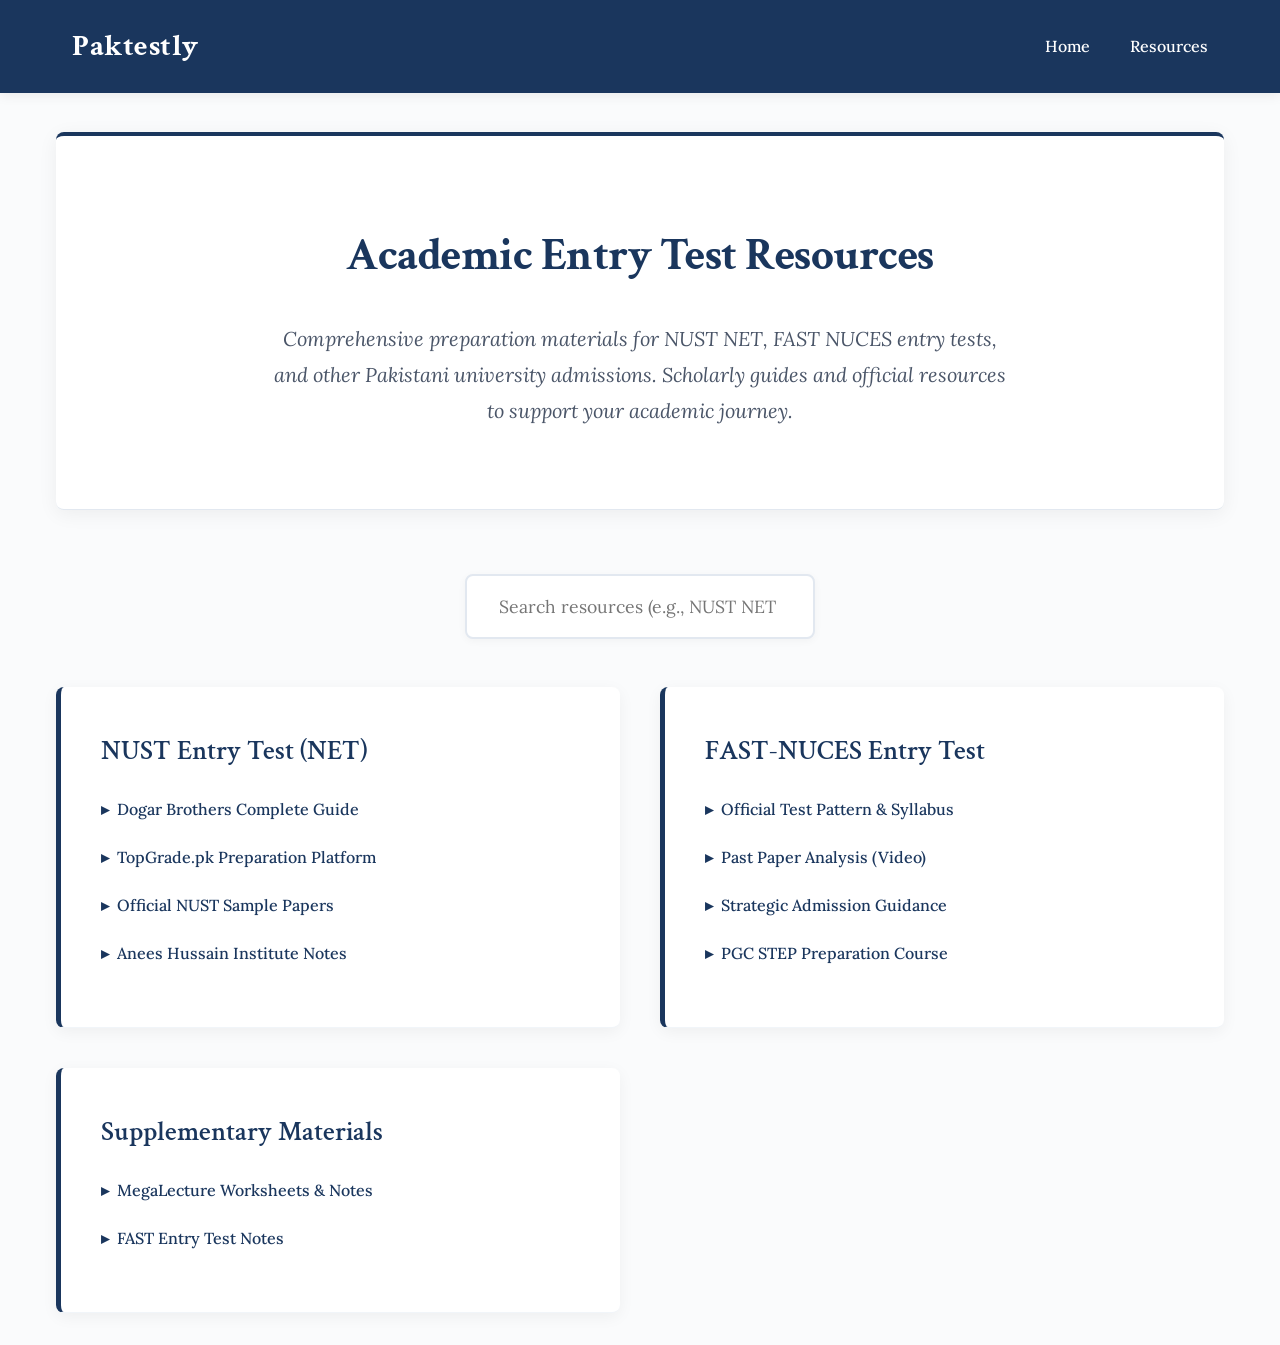
==== index.html @ edef0118 "Initial commit: Paktestly site" ====
<!DOCTYPE html>
<html lang="en">
<head>
    <meta charset="UTF-8">
    <meta name="viewport" content="width=device-width, initial-scale=1.0">
    <title>Paktestly - Academic Entry Test Resources</title>
    <link href="https://fonts.googleapis.com/css2?family=Crimson+Text:wght@400;600;700&family=Lora:wght@400;500&display=swap" rel="stylesheet">
    <style>
        * { margin: 0; padding: 0; box-sizing: border-box; }
        body { font-family: 'Lora', serif; line-height: 1.8; color: #2d3748; background: #fafbfc; }
        header { background: #1a365d; color: white; padding: 1.2rem 0; position: fixed; width: 100%; top: 0; z-index: 1000; box-shadow: 0 2px 12px rgba(0,0,0,0.08); }
        nav { max-width: 1200px; margin: 0 auto; display: flex; justify-content: space-between; align-items: center; padding: 0 2rem; }
        nav h1 { font-family: 'Crimson Text', serif; font-size: 1.9rem; font-weight: 700; letter-spacing: 0.5px; }
        nav ul { list-style: none; display: flex; gap: 2.5rem; }
        nav a { color: white; text-decoration: none; font-weight: 500; transition: opacity 0.3s; font-family: 'Lora', serif; font-size: 1rem; }
        nav a:hover { opacity: 0.9; }
        main { margin-top: 100px; max-width: 1200px; margin-left: auto; margin-right: auto; padding: 2rem 1rem; }
        .hero { text-align: center; padding: 5rem 3rem; background: white; border-radius: 8px; margin-bottom: 4rem; box-shadow: 0 4px 20px rgba(0,0,0,0.06); border-top: 4px solid #1a365d; border-bottom: 1px solid #e2e8f0; }
        .hero h2 { font-family: 'Crimson Text', serif; font-size: 2.8rem; color: #1a365d; margin-bottom: 1.5rem; font-weight: 700; letter-spacing: -0.5px; }
        .hero p { font-size: 1.25rem; color: #4a5568; max-width: 750px; margin: 0 auto; font-weight: 400; font-style: italic; }
        .directory { display: grid; grid-template-columns: repeat(auto-fit, minmax(380px, 1fr)); gap: 2.5rem; }
        .card { background: white; border-radius: 8px; padding: 2.5rem; box-shadow: 0 4px 16px rgba(0,0,0,0.05); transition: box-shadow 0.3s; border-left: 5px solid #1a365d; border-bottom: 1px solid #f1f5f9; }
        .card:hover { box-shadow: 0 8px 32px rgba(26,54,93,0.12); }
        .card h3 { color: #1a365d; font-family: 'Crimson Text', serif; font-size: 1.7rem; margin-bottom: 1.2rem; font-weight: 600; }
        .card ul { list-style: none; }
        .card li { margin-bottom: 1.2rem; padding-left: 1rem; position: relative; }
        .card li::before { content: '▸'; color: #1a365d; font-weight: bold; position: absolute; left: 0; }
        .card a { color: #1a365d; text-decoration: none; font-weight: 500; font-family: 'Lora', serif; border-bottom: 1px solid transparent; transition: border-bottom 0.3s; }
        .card a:hover { border-bottom: 1px solid #1a365d; }
        .search { margin-bottom: 3rem; text-align: center; }
        .search input { padding: 1.2rem 2rem; font-size: 1.1rem; border: 2px solid #e2e8f0; border-radius: 8px; width: 350px; max-width: 90%; outline: none; font-family: 'Lora', serif; background: white; box-shadow: 0 2px 8px rgba(0,0,0,0.04); }
        .search input:focus { border-color: #1a365d; box-shadow: 0 0 0 3px rgba(26,54,93,0.1); }
        @media (max-width: 768px) { .hero h2 { font-size: 2.2rem; } nav ul { flex-direction: column; gap: 1.2rem; padding-top: 1rem; } nav { padding: 1rem 2rem; flex-direction: column; gap: 1rem; } .directory { grid-template-columns: 1fr; } }
    </style>
</head>
<body>
    <header>
        <nav>
            <h1>Paktestly</h1>
            <ul>
                <li><a href="#home">Home</a></li>
                <li><a href="#directory">Resources</a></li>
            </ul>
        </nav>
    </header>
    <main>
        <section id="home" class="hero">
            <h2>Academic Entry Test Resources</h2>
            <p>Comprehensive preparation materials for NUST NET, FAST NUCES entry tests, and other Pakistani university admissions. Scholarly guides and official resources to support your academic journey.</p>
        </section>
        <div class="search">
            <input type="text" id="searchInput" placeholder="Search resources (e.g., NUST NET syllabus, FAST pattern)...">
        </div>
        <section id="directory" class="directory">
            <div class="card" data-tags="nust net">
                <h3>NUST Entry Test (NET)</h3>
                <ul>
                    <li><a href="https://dogar.com.pk/nust-net-nust-entry-test-complete-guide/" target="_blank">Dogar Brothers Complete Guide</a></li>
                    <li><a href="https://www.topgrade.pk/net-entry-test" target="_blank">TopGrade.pk Preparation Platform</a></li>
                    <li><a href="https://nust.edu.pk/faqs/can-i-get-some-sample-test-papers-of-nust-entry-test/" target="_blank">Official NUST Sample Papers</a></li>
                    <li><a href="https://www.aneeshussain.com/nust-2/" target="_blank">Anees Hussain Institute Notes</a></li>
                </ul>
            </div>
            <div class="card" data-tags="fast sat">
                <h3>FAST-NUCES Entry Test</h3>
                <ul>
                    <li><a href="https://www.nu.edu.pk/Admissions/TestPattern" target="_blank">Official Test Pattern & Syllabus</a></li>
                    <li><a href="https://www.youtube.com/watch?v=3jb5lLqXIoM" target="_blank">Past Paper Analysis (Video)</a></li>
                    <li><a href="https://www.out-class.org/blogs/fact-nuces-admission-tips" target="_blank">Strategic Admission Guidance</a></li>
                    <li><a href="https://step.pgc.edu/course/nust/" target="_blank">PGC STEP Preparation Course</a></li>
                </ul>
            </div>
            <div class="card" data-tags="general">
                <h3>Supplementary Materials</h3>
                <ul>
                    <li><a href="https://megalecture.com/nust-entrance-test-notes-worksheets/" target="_blank">MegaLecture Worksheets & Notes</a></li>
                    <li><a href="https://www.scribd.com/document/882548606/FAst-By-Mtk" target="_blank">FAST Entry Test Notes</a></li>
                </ul>
            </div>
        </section>
    </main>
    <script>
        const searchInput = document.getElementById('searchInput');
        const cards = document.querySelectorAll('.card');
        searchInput.addEventListener('input', (e) => {
            const term = e.target.value.toLowerCase().trim();
            cards.forEach(card => {
                const tags = card.dataset.tags.toLowerCase();
                const text = card.textContent.toLowerCase();
                card.style.display = (term === '' || tags.includes(term) || text.includes(term)) ? 'block' : 'none';
            });
        });
        document.querySelectorAll('a[href^="#"]').forEach(anchor => {
            anchor.addEventListener('click', function (e) {
                e.preventDefault();
                document.querySelector(this.getAttribute('href')).scrollIntoView({ 
                    behavior: 'smooth',
                    block: 'start'
                });
            });
        });
    </script>
</body>
</html>
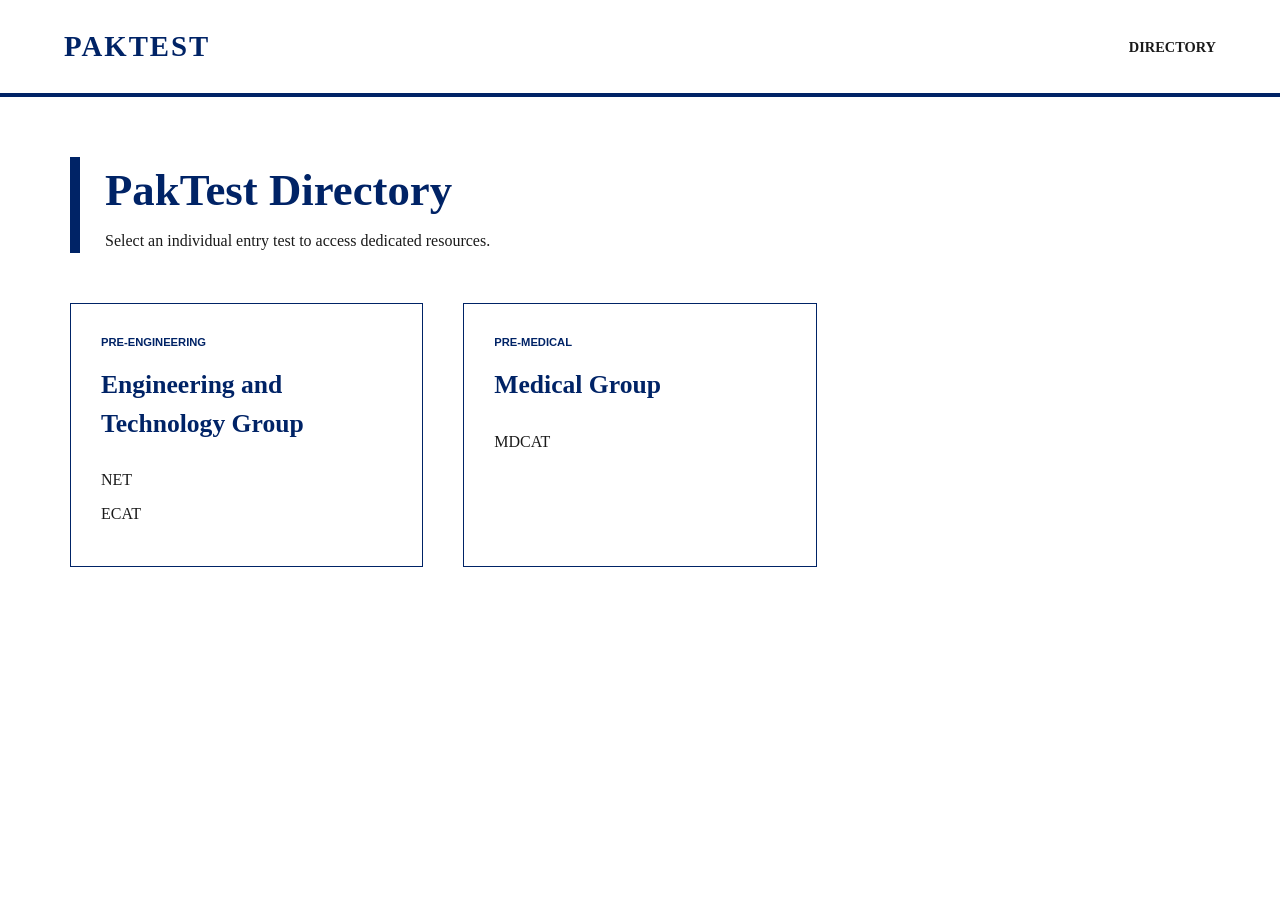
==== commit 8790fb53: "A" ====
--- a/index.html
+++ b/index.html
@@ -1,105 +1,27 @@
-
 <!DOCTYPE html>
 <html lang="en">
 <head>
     <meta charset="UTF-8">
     <meta name="viewport" content="width=device-width, initial-scale=1.0">
-    <title>Paktestly - Academic Entry Test Resources</title>
-    <link href="https://fonts.googleapis.com/css2?family=Crimson+Text:wght@400;600;700&family=Lora:wght@400;500&display=swap" rel="stylesheet">
-    <style>
-        * { margin: 0; padding: 0; box-sizing: border-box; }
-        body { font-family: 'Lora', serif; line-height: 1.8; color: #2d3748; background: #fafbfc; }
-        header { background: #1a365d; color: white; padding: 1.2rem 0; position: fixed; width: 100%; top: 0; z-index: 1000; box-shadow: 0 2px 12px rgba(0,0,0,0.08); }
-        nav { max-width: 1200px; margin: 0 auto; display: flex; justify-content: space-between; align-items: center; padding: 0 2rem; }
-        nav h1 { font-family: 'Crimson Text', serif; font-size: 1.9rem; font-weight: 700; letter-spacing: 0.5px; }
-        nav ul { list-style: none; display: flex; gap: 2.5rem; }
-        nav a { color: white; text-decoration: none; font-weight: 500; transition: opacity 0.3s; font-family: 'Lora', serif; font-size: 1rem; }
-        nav a:hover { opacity: 0.9; }
-        main { margin-top: 100px; max-width: 1200px; margin-left: auto; margin-right: auto; padding: 2rem 1rem; }
-        .hero { text-align: center; padding: 5rem 3rem; background: white; border-radius: 8px; margin-bottom: 4rem; box-shadow: 0 4px 20px rgba(0,0,0,0.06); border-top: 4px solid #1a365d; border-bottom: 1px solid #e2e8f0; }
-        .hero h2 { font-family: 'Crimson Text', serif; font-size: 2.8rem; color: #1a365d; margin-bottom: 1.5rem; font-weight: 700; letter-spacing: -0.5px; }
-        .hero p { font-size: 1.25rem; color: #4a5568; max-width: 750px; margin: 0 auto; font-weight: 400; font-style: italic; }
-        .directory { display: grid; grid-template-columns: repeat(auto-fit, minmax(380px, 1fr)); gap: 2.5rem; }
-        .card { background: white; border-radius: 8px; padding: 2.5rem; box-shadow: 0 4px 16px rgba(0,0,0,0.05); transition: box-shadow 0.3s; border-left: 5px solid #1a365d; border-bottom: 1px solid #f1f5f9; }
-        .card:hover { box-shadow: 0 8px 32px rgba(26,54,93,0.12); }
-        .card h3 { color: #1a365d; font-family: 'Crimson Text', serif; font-size: 1.7rem; margin-bottom: 1.2rem; font-weight: 600; }
-        .card ul { list-style: none; }
-        .card li { margin-bottom: 1.2rem; padding-left: 1rem; position: relative; }
-        .card li::before { content: '▸'; color: #1a365d; font-weight: bold; position: absolute; left: 0; }
-        .card a { color: #1a365d; text-decoration: none; font-weight: 500; font-family: 'Lora', serif; border-bottom: 1px solid transparent; transition: border-bottom 0.3s; }
-        .card a:hover { border-bottom: 1px solid #1a365d; }
-        .search { margin-bottom: 3rem; text-align: center; }
-        .search input { padding: 1.2rem 2rem; font-size: 1.1rem; border: 2px solid #e2e8f0; border-radius: 8px; width: 350px; max-width: 90%; outline: none; font-family: 'Lora', serif; background: white; box-shadow: 0 2px 8px rgba(0,0,0,0.04); }
-        .search input:focus { border-color: #1a365d; box-shadow: 0 0 0 3px rgba(26,54,93,0.1); }
-        @media (max-width: 768px) { .hero h2 { font-size: 2.2rem; } nav ul { flex-direction: column; gap: 1.2rem; padding-top: 1rem; } nav { padding: 1rem 2rem; flex-direction: column; gap: 1rem; } .directory { grid-template-columns: 1fr; } }
-    </style>
+    <title>PakTest | University Resource Directory</title>
+    <link rel="stylesheet" href="style.css">
 </head>
 <body>
+
     <header>
+        <div class="logo">PAKTEST</div>
         <nav>
-            <h1>Paktestly</h1>
-            <ul>
-                <li><a href="#home">Home</a></li>
-                <li><a href="#directory">Resources</a></li>
-            </ul>
+            <a href="index.html">Directory</a>
         </nav>
     </header>
-    <main>
-        <section id="home" class="hero">
-            <h2>Academic Entry Test Resources</h2>
-            <p>Comprehensive preparation materials for NUST NET, FAST NUCES entry tests, and other Pakistani university admissions. Scholarly guides and official resources to support your academic journey.</p>
-        </section>
-        <div class="search">
-            <input type="text" id="searchInput" placeholder="Search resources (e.g., NUST NET syllabus, FAST pattern)...">
-        </div>
-        <section id="directory" class="directory">
-            <div class="card" data-tags="nust net">
-                <h3>NUST Entry Test (NET)</h3>
-                <ul>
-                    <li><a href="https://dogar.com.pk/nust-net-nust-entry-test-complete-guide/" target="_blank">Dogar Brothers Complete Guide</a></li>
-                    <li><a href="https://www.topgrade.pk/net-entry-test" target="_blank">TopGrade.pk Preparation Platform</a></li>
-                    <li><a href="https://nust.edu.pk/faqs/can-i-get-some-sample-test-papers-of-nust-entry-test/" target="_blank">Official NUST Sample Papers</a></li>
-                    <li><a href="https://www.aneeshussain.com/nust-2/" target="_blank">Anees Hussain Institute Notes</a></li>
-                </ul>
-            </div>
-            <div class="card" data-tags="fast sat">
-                <h3>FAST-NUCES Entry Test</h3>
-                <ul>
-                    <li><a href="https://www.nu.edu.pk/Admissions/TestPattern" target="_blank">Official Test Pattern & Syllabus</a></li>
-                    <li><a href="https://www.youtube.com/watch?v=3jb5lLqXIoM" target="_blank">Past Paper Analysis (Video)</a></li>
-                    <li><a href="https://www.out-class.org/blogs/fact-nuces-admission-tips" target="_blank">Strategic Admission Guidance</a></li>
-                    <li><a href="https://step.pgc.edu/course/nust/" target="_blank">PGC STEP Preparation Course</a></li>
-                </ul>
-            </div>
-            <div class="card" data-tags="general">
-                <h3>Supplementary Materials</h3>
-                <ul>
-                    <li><a href="https://megalecture.com/nust-entrance-test-notes-worksheets/" target="_blank">MegaLecture Worksheets & Notes</a></li>
-                    <li><a href="https://www.scribd.com/document/882548606/FAst-By-Mtk" target="_blank">FAST Entry Test Notes</a></li>
-                </ul>
-            </div>
-        </section>
-    </main>
-    <script>
-        const searchInput = document.getElementById('searchInput');
-        const cards = document.querySelectorAll('.card');
-        searchInput.addEventListener('input', (e) => {
-            const term = e.target.value.toLowerCase().trim();
-            cards.forEach(card => {
-                const tags = card.dataset.tags.toLowerCase();
-                const text = card.textContent.toLowerCase();
-                card.style.display = (term === '' || tags.includes(term) || text.includes(term)) ? 'block' : 'none';
-            });
-        });
-        document.querySelectorAll('a[href^="#"]').forEach(anchor => {
-            anchor.addEventListener('click', function (e) {
-                e.preventDefault();
-                document.querySelector(this.getAttribute('href')).scrollIntoView({ 
-                    behavior: 'smooth',
-                    block: 'start'
-                });
-            });
-        });
-    </script>
+
+<main>
+    <div class="page-title">
+        <h1>PakTest Directory</h1>
+        <p>Select an individual entry test to access dedicated resources.</p>
+    </div>
+    <div class="resource-grid" id="resource-grid"></div>
+</main>
+    <script src="script.js"></script>
 </body>
-</html>
+</html>
--- a/style.css
+++ b/style.css
@@ -0,0 +1,157 @@
+:root {
+    --pak-blue: #002366;
+    --pak-light-blue: #f0f4f8;
+    --pak-border: #002366;
+    --text-color: #1a1a1a;
+    --white: #ffffff;
+}
+
+* {
+    box-sizing: border-box;
+    margin: 0;
+    padding: 0;
+}
+
+body {
+    font-family: "Georgia", "Times New Roman", serif;
+    background-color: var(--white);
+    color: var(--text-color);
+    line-height: 1.5;
+}
+
+/* Header & Branding */
+header {
+    display: flex;
+    justify-content: space-between;
+    align-items: center;
+    padding: 25px 5%;
+    border-bottom: 4px solid var(--pak-blue);
+}
+
+.logo {
+    font-weight: bold;
+    font-size: 1.8rem;
+    color: var(--pak-blue);
+    letter-spacing: 2px;
+}
+
+nav a {
+    margin-left: 30px;
+    text-decoration: none;
+    color: var(--text-color);
+    font-weight: 600;
+    text-transform: uppercase;
+    font-size: 0.9rem;
+}
+
+nav a:hover {
+    color: var(--pak-blue);
+    text-decoration: underline;
+}
+
+/* Layout Container */
+main {
+    max-width: 1200px;
+    margin: 60px auto;
+    padding: 0 30px;
+}
+
+.page-title {
+    margin-bottom: 50px;
+    border-left: 10px solid var(--pak-blue);
+    padding-left: 25px;
+}
+
+.page-title h1 {
+    font-size: 2.8rem;
+    color: var(--pak-blue);
+    margin-bottom: 5px;
+}
+
+/* Grid System */
+.resource-grid {
+    display: grid;
+    grid-template-columns: repeat(auto-fill, minmax(320px, 1fr));
+    gap: 40px;
+}
+
+/* Database Card Aesthetic */
+.card {
+    border: 1px solid var(--pak-border);
+    padding: 30px;
+    background-color: var(--white);
+    display: flex;
+    flex-direction: column;
+    position: relative;
+}
+
+.card:hover {
+    background-color: var(--pak-light-blue);
+    outline: 2px solid var(--pak-blue);
+}
+
+.card-tag {
+    font-family: Arial, sans-serif; /* Small sans-serif for UI labels */
+    font-size: 0.7rem;
+    font-weight: 900;
+    text-transform: uppercase;
+    color: var(--pak-blue);
+    margin-bottom: 15px;
+    display: block;
+}
+
+.card-title {
+    font-size: 1.6rem;
+    margin-bottom: 15px;
+    color: var(--pak-blue);
+}
+
+.card-description {
+    font-size: 1rem;
+    margin-bottom: 25px;
+    color: #444;
+}
+
+/* Link as a "Button" */
+.card-link {
+    margin-top: auto;
+    text-decoration: none;
+    color: var(--pak-blue);
+    font-weight: bold;
+    border: 2px solid var(--pak-blue);
+    padding: 10px;
+    text-align: center;
+    transition: all 0.2s ease;
+}
+
+.card-link:hover {
+    background-color: var(--pak-blue);
+    color: var(--white);
+}
+/* Database List Styling */
+.card ul {
+    list-style: none;
+    padding: 0;
+}
+
+.card li {
+    margin-bottom: 10px;
+    transition: transform 0.3s ease; /* The shifting motion */
+}
+
+.card li a {
+    text-decoration: none;
+    color: var(--text-dim); /* Dull grey-white */
+    display: inline-block;
+    width: 100%;
+    transition: color 0.3s ease; /* The blue transition */
+}
+
+/* THE INTERACTION */
+.card li:hover {
+    transform: translateX(10px); /* Shift right */
+}
+
+.card li:hover a {
+    color: var(--accent-blue) !important; /* Turn blue */
+}
